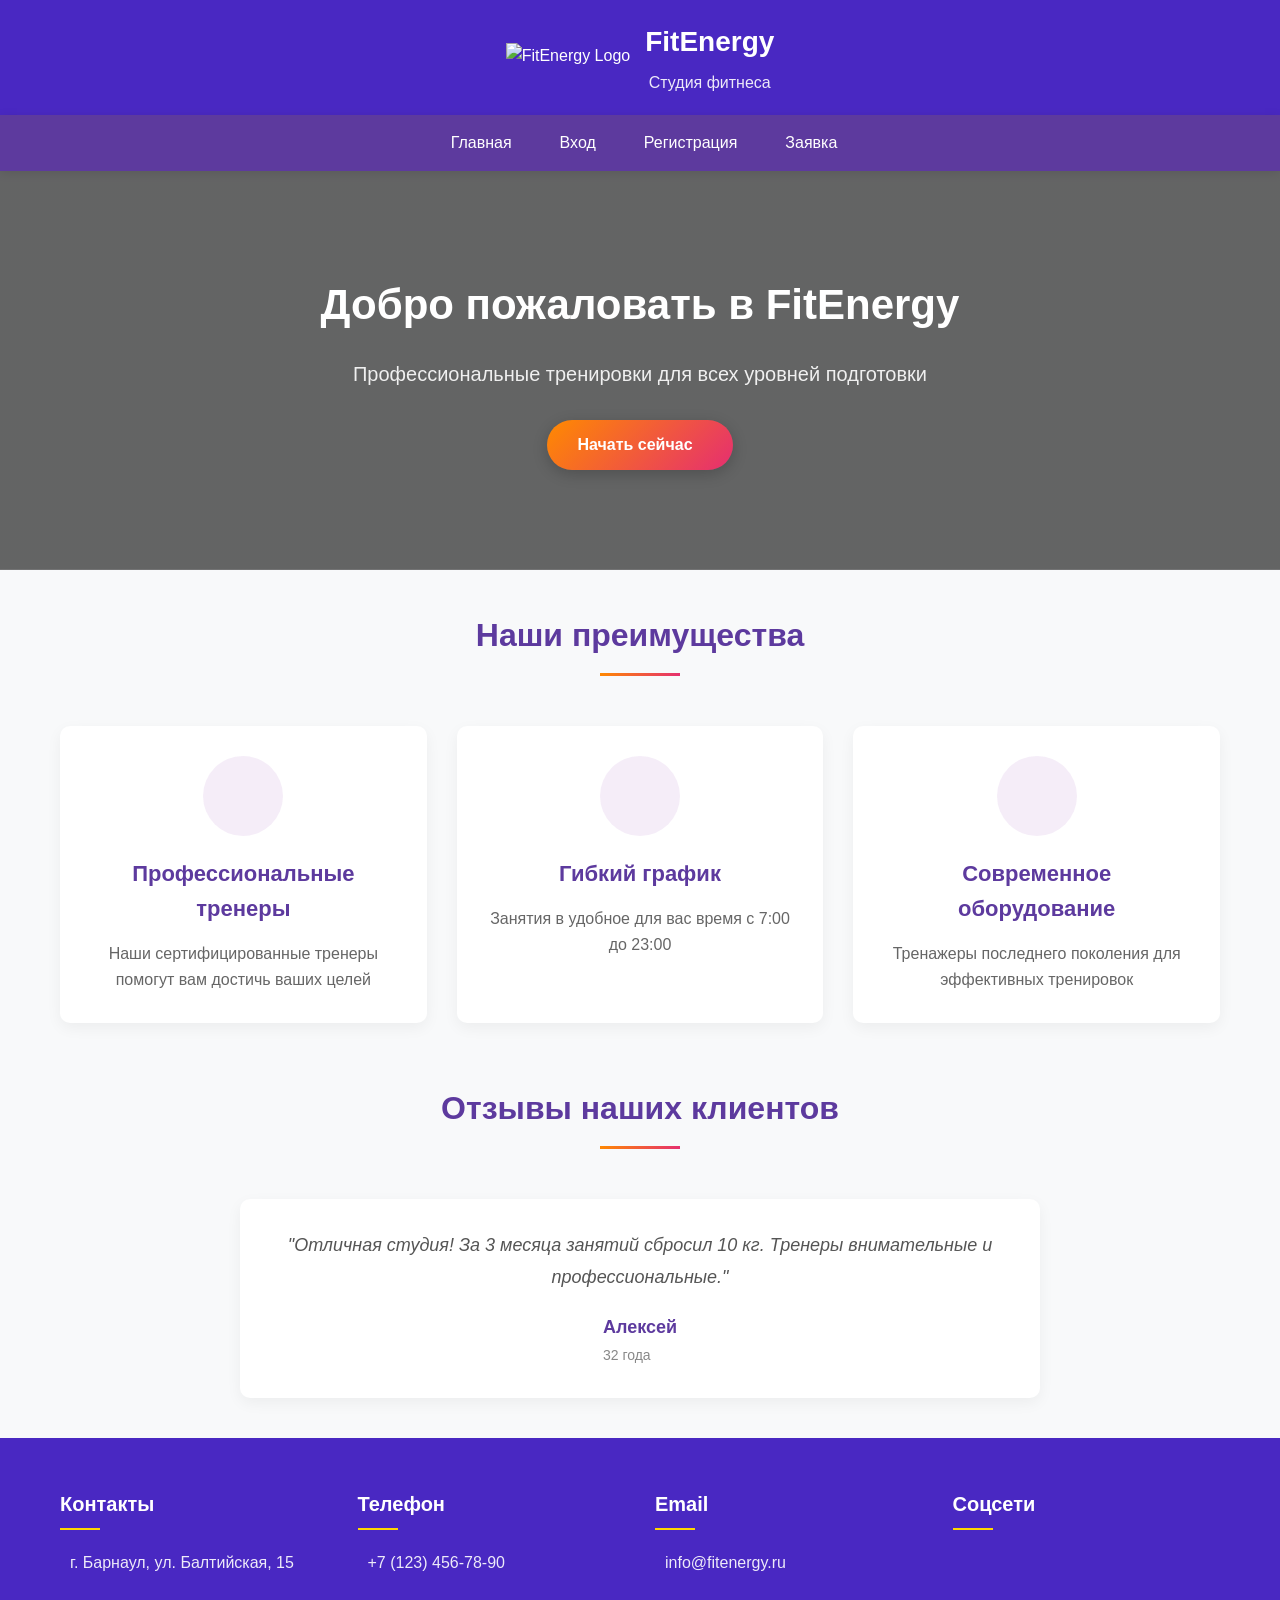
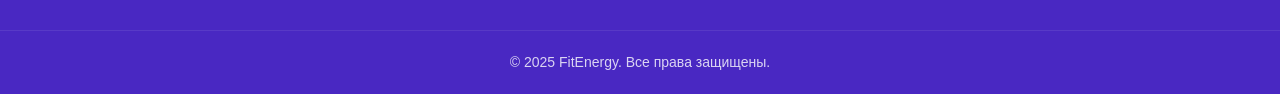
==== index.html @ 5d59cfb3 "Add files via upload" ====
<!DOCTYPE html>
<html lang="ru">
<head>
    <meta charset="UTF-8">
    <meta name="viewport" content="width=device-width, initial-scale=1.0">
    <title>FitEnergy - Фитнес-студия</title>
    <link rel="stylesheet" href="style.css">
    <link rel="stylesheet" href="lOGOFIT.jpg">
</head>
<body>
    <header>
        <div class="logo-container">
            <img src="images/logo.png" alt="FitEnergy Logo" class="logo-img">
            <div class="logo-text">
                <h1>FitEnergy</h1>
                <p>Студия фитнеса</p>
            </div>
        </div>
    </header>
    
    <nav>
        <ul>
            <li><a href="index.html"><i class="fas fa-home"></i> Главная</a></li>
            <li><a href="login.html"><i class="fas fa-sign-in-alt"></i> Вход</a></li>
            <li><a href="register.html"><i class="fas fa-user-plus"></i> Регистрация</a></li>
            <li><a href="request.html"><i class="fas fa-calendar-check"></i> Заявка</a></li>
        </ul>
    </nav>
    
    <div class="hero">
        <div class="hero-content">
            <h2>Добро пожаловать в FitEnergy</h2>
            <p>Профессиональные тренировки для всех уровней подготовки</p>
            <a href="register.html" class="btn">Начать сейчас <i class="fas fa-arrow-right"></i></a>
        </div>
    </div>
    
    <div class="container">
        <h2 class="section-title">Наши преимущества</h2>
        <div class="features">
            <div class="feature">
                <div class="feature-icon">
                    <i class="fas fa-dumbbell"></i>
                </div>
                <h3>Профессиональные тренеры</h3>
                <p>Наши сертифицированные тренеры помогут вам достичь ваших целей</p>
            </div>
            <div class="feature">
                <div class="feature-icon">
                    <i class="far fa-clock"></i>
                </div>
                <h3>Гибкий график</h3>
                <p>Занятия в удобное для вас время с 7:00 до 23:00</p>
            </div>
            <div class="feature">
                <div class="feature-icon">
                    <i class="fas fa-heartbeat"></i>
                </div>
                <h3>Современное оборудование</h3>
                <p>Тренажеры последнего поколения для эффективных тренировок</p>
            </div>
        </div>
        
        <div class="testimonials">
            <h2 class="section-title">Отзывы наших клиентов</h2>
            <div class="testimonial">
                <div class="testimonial-content">
                    <p>"Отличная студия! За 3 месяца занятий сбросил 10 кг. Тренеры внимательные и профессиональные."</p>
                    <div class="testimonial-author">
                        <div class="author-info">
                            <strong>Алексей</strong>
                            <span>32 года</span>
                        </div>
                    </div>
                </div>
            </div>
        </div>
    </div>
    
    <footer>
        <div class="footer-content">
            <div class="footer-section">
                <h3>Контакты</h3>
                <p><i class="fas fa-map-marker-alt"></i> г. Барнаул, ул. Балтийская, 15</p>
            </div>
            <div class="footer-section">
                <h3>Телефон</h3>
                <p><i class="fas fa-phone"></i> +7 (123) 456-78-90</p>
            </div>
            <div class="footer-section">
                <h3>Email</h3>
                <p><i class="fas fa-envelope"></i> info@fitenergy.ru</p>
            </div>
            <div class="footer-section">
                <h3>Соцсети</h3>
                <div class="social-icons">
                    <a href="#"><i class="fab fa-vk"></i></a>
                    <a href="#"><i class="fab fa-instagram"></i></a>
                    <a href="#"><i class="fab fa-telegram"></i></a>
                </div>
            </div>
        </div>
        <div class="copyright">
            <p>&copy; 2025 FitEnergy. Все права защищены.</p>
        </div>
    </footer>
</body>
</html>
---- style.css ----
/* Общие стили */
* {
    margin: 0;
    padding: 0;
    box-sizing: border-box;
    font-family: 'Segoe UI', Tahoma, Geneva, Verdana, sans-serif;
}

body {
    background-color: #f8f9fa;
    color: #333;
    line-height: 1.6;
}

/* Шапка */
header {
    background: rgba(73, 40, 194, 1);
    color: white;
    padding: 20px 0;
    text-align: center;
}

.logo-container {
    display: flex;
    align-items: center;
    justify-content: center;
    gap: 15px;
}

.logo-img {
    height: 30px;
    width: auto;
}

.logo-text h1 {
    font-size: 28px;
    font-weight: 700;
    margin-bottom: 5px;
}

.logo-text p {
    font-size: 16px;
    opacity: 0.9;
}

/* Навигация */
nav {
    background-color: #5d3a9e;
    padding: 15px 0;
    box-shadow: 0 2px 10px rgba(0,0,0,0.1);
}

nav ul {
    display: flex;
    justify-content: center;
    list-style: none;
    flex-wrap: wrap;
}

nav ul li {
    margin: 0 20px;
}

nav ul li a {
    color: white;
    text-decoration: none;
    font-weight: 500;
    font-size: 16px;
    transition: all 0.3s ease;
    display: flex;
    align-items: center;
    gap: 8px;
}

nav ul li a:hover {
    color: #ffd700;
}

nav ul li a i {
    font-size: 18px;
}


.hero {
    background: linear-gradient(rgba(0,0,0,0.6), rgba(0,0,0,0.6)), url('../images/hero-bg.jpg');
    background-size: cover;
    background-position: center;
    color: white;
    text-align: center;
    padding: 100px 20px;
    margin-bottom: 40px;
}

.hero-content {
    max-width: 800px;
    margin: 0 auto;
}

.hero h2 {
    font-size: 42px;
    margin-bottom: 20px;
    font-weight: 700;
}

.hero p {
    font-size: 20px;
    margin-bottom: 30px;
    opacity: 0.9;
}

/* Кнопка */
.btn {
    display: inline-flex;
    align-items: center;
    gap: 10px;
    background: linear-gradient(135deg, #ff8a00 0%, #e52e71 100%);
    color: white;
    padding: 12px 30px;
    border-radius: 50px;
    text-decoration: none;
    font-weight: 600;
    font-size: 16px;
    transition: all 0.3s ease;
    box-shadow: 0 4px 15px rgba(0,0,0,0.2);
}

.btn:hover {
    transform: translateY(-3px);
    box-shadow: 0 6px 20px rgba(0,0,0,0.3);
}

/* Основной контент */
.container {
    max-width: 1200px;
    margin: 0 auto;
    padding: 0 20px 40px;
}

.section-title {
    text-align: center;
    margin-bottom: 50px;
    font-size: 32px;
    color: #5d3a9e;
    position: relative;
    padding-bottom: 15px;
}

.section-title::after {
    content: '';
    position: absolute;
    bottom: 0;
    left: 50%;
    transform: translateX(-50%);
    width: 80px;
    height: 3px;
    background: linear-gradient(135deg, #ff8a00 0%, #e52e71 100%);
}

/* Преимущества */
.features {
    display: flex;
    justify-content: space-between;
    flex-wrap: wrap;
    gap: 30px;
    margin-bottom: 60px;
}

.feature {
    flex: 1;
    min-width: 280px;
    background: white;
    padding: 30px;
    border-radius: 10px;
    box-shadow: 0 5px 15px rgba(0,0,0,0.05);
    text-align: center;
    transition: transform 0.3s ease;
}

.feature:hover {
    transform: translateY(-10px);
}

.feature-icon {
    font-size: 40px;
    color: #9d50bb;
    margin-bottom: 20px;
    background: rgba(157, 80, 187, 0.1);
    width: 80px;
    height: 80px;
    display: flex;
    align-items: center;
    justify-content: center;
    border-radius: 50%;
    margin: 0 auto 20px;
}

.feature h3 {
    font-size: 22px;
    margin-bottom: 15px;
    color: #5d3a9e;
}

.feature p {
    color: #666;
    font-size: 16px;
}

/* Отзывы */
.testimonials {
    margin-top: 60px;
}

.testimonial {
    background: white;
    padding: 30px;
    border-radius: 10px;
    box-shadow: 0 5px 15px rgba(0,0,0,0.05);
    max-width: 800px;
    margin: 0 auto;
}

.testimonial-content {
    text-align: center;
}

.testimonial-content p {
    font-size: 18px;
    font-style: italic;
    color: #555;
    margin-bottom: 20px;
    line-height: 1.8;
}

.testimonial-author {
    display: flex;
    align-items: center;
    justify-content: center;
    gap: 15px;
}

.author-img {
    width: 60px;
    height: 60px;
    border-radius: 50%;
    overflow: hidden;
}

.author-img img {
    width: 100%;
    height: 100%;
    object-fit: cover;
}

.author-info {
    text-align: left;
}

.author-info strong {
    display: block;
    font-size: 18px;
    color: #5d3a9e;
}

.author-info span {
    color: #888;
    font-size: 14px;
}

/* Подвал */
footer {
    background: rgba(73, 40, 194, 1);
    color: white;
    padding: 50px 0 20px;
}

.footer-content {
    display: flex;
    justify-content: space-around;
    flex-wrap: wrap;
    gap: 30px;
    max-width: 1200px;
    margin: 0 auto;
    padding: 0 20px;
}

.footer-section {
    flex: 1;
    min-width: 200px;
}

.footer-section h3 {
    font-size: 20px;
    margin-bottom: 20px;
    position: relative;
    padding-bottom: 10px;
}

.footer-section h3::after {
    content: '';
    position: absolute;
    bottom: 0;
    left: 0;
    width: 40px;
    height: 2px;
    background-color: #ffd700;
}

.footer-section p {
    margin-bottom: 15px;
    display: flex;
    align-items: center;
    gap: 10px;
    opacity: 0.9;
}

.social-icons {
    display: flex;
    gap: 15px;
}

.social-icons a {
    color: white;
    font-size: 20px;
    transition: all 0.3s ease;
}

.social-icons a:hover {
    color: #ffd700;
    transform: translateY(-3px);
}

.copyright {
    text-align: center;
    margin-top: 40px;
    padding-top: 20px;
    border-top: 1px solid rgba(255,255,255,0.1);
    font-size: 14px;
    opacity: 0.8;
}

/* Адаптивность */
@media (max-width: 768px) {
    .logo-container {
        flex-direction: column;
    }
    
    nav ul li {
        margin: 0 10px;
    }
    
    .hero h2 {
        font-size: 32px;
    }
    
    .hero p {
        font-size: 18px;
    }
    
    .feature {
        min-width: 100%;
    }
    
    .footer-section {
        min-width: 100%;
        text-align: center;
    }
    
    .footer-section h3::after {
        left: 50%;
        transform: translateX(-50%);
    }
    
    .social-icons {
        justify-content: center;
    }
}
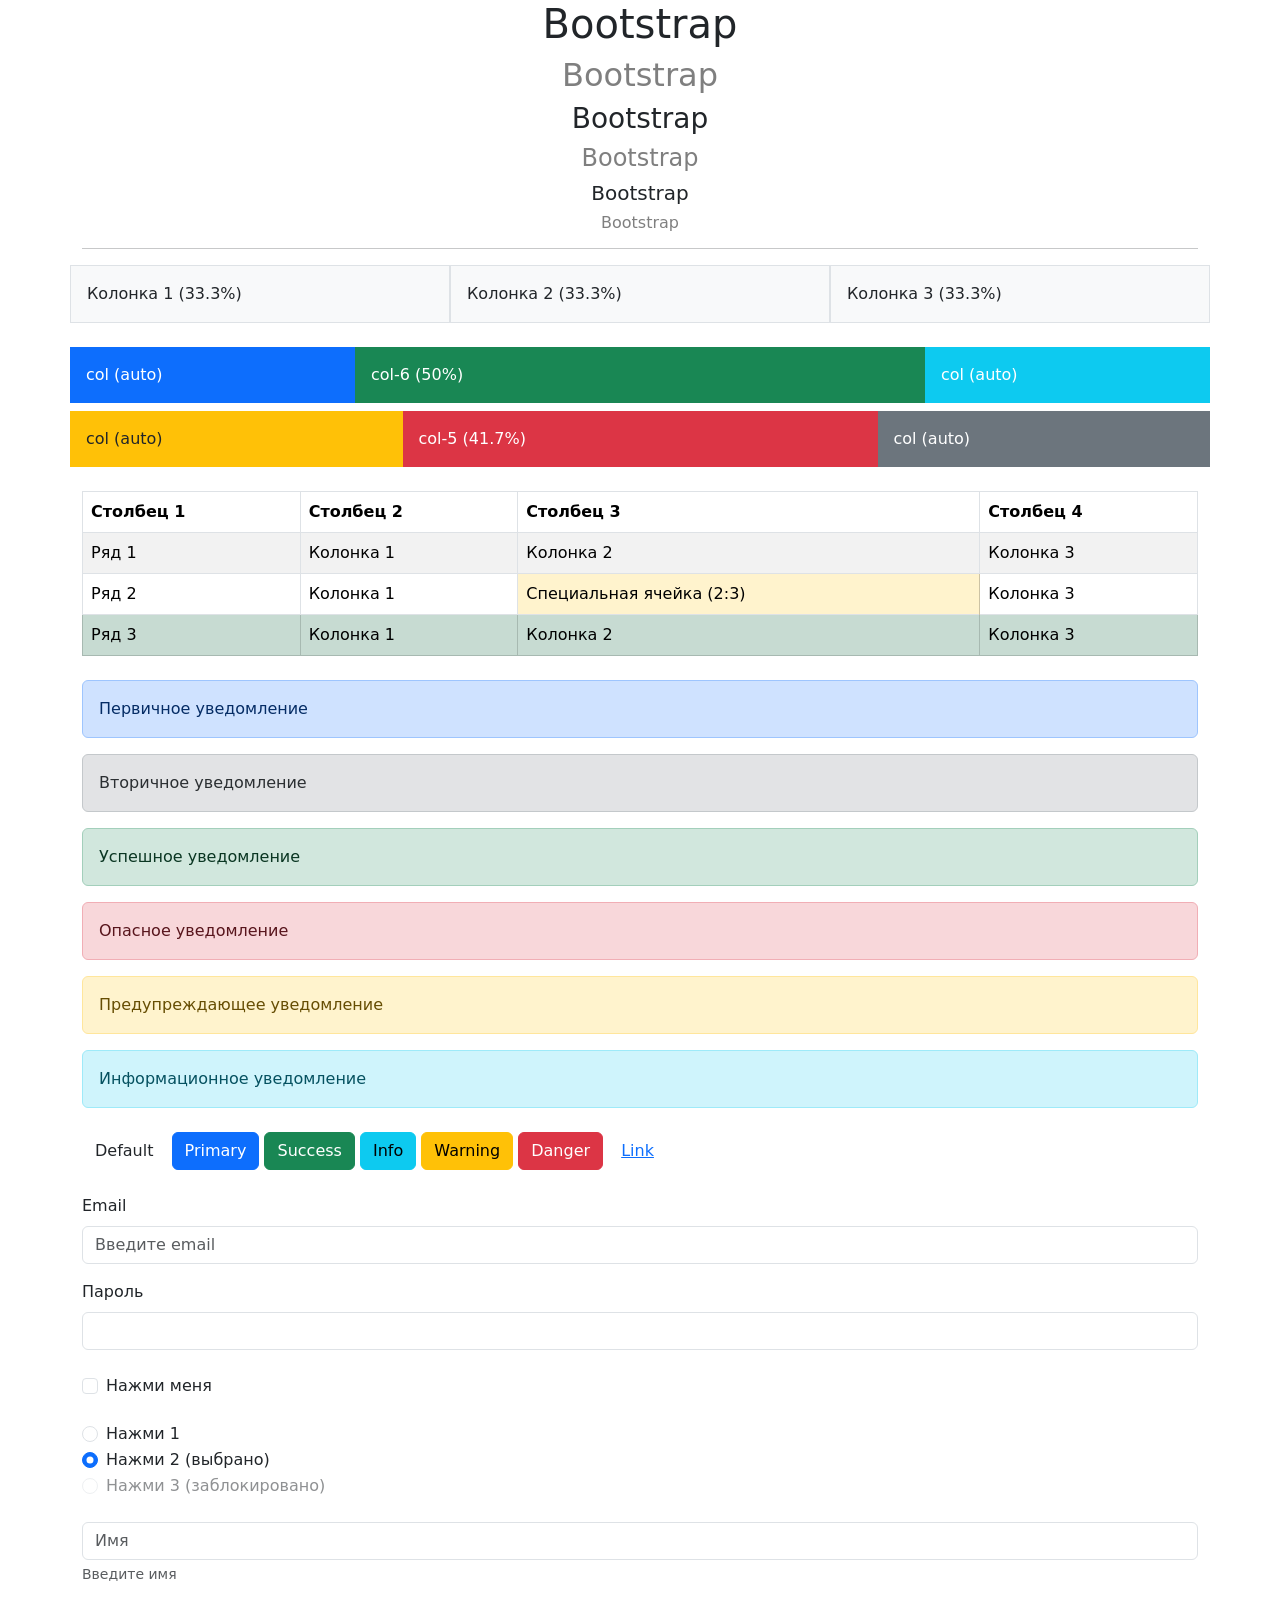
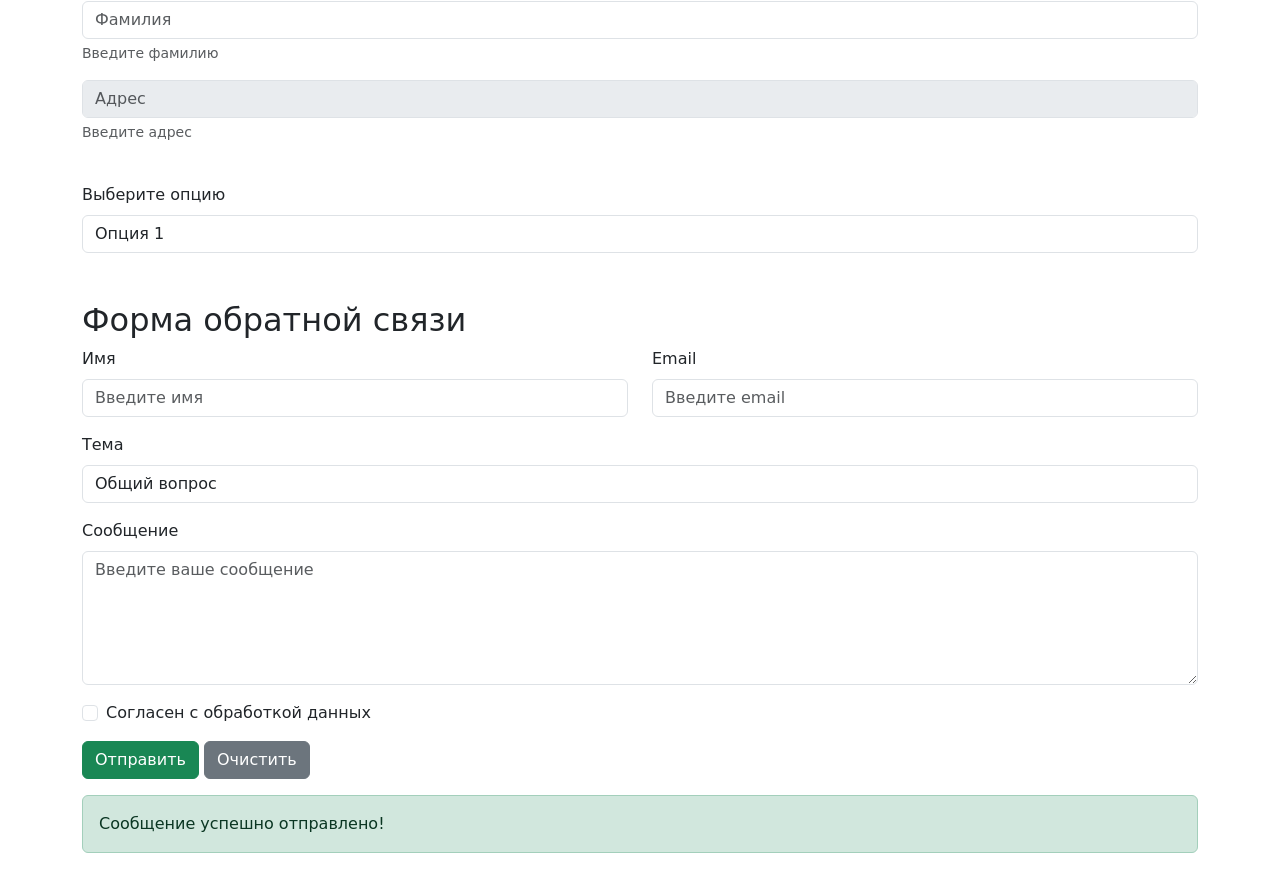
==== commit 592a92ef: "Update index.html" ====
--- a/index.html
+++ b/index.html
@@ -1,108 +1,225 @@
-<!DOCTYPE html>
-<html lang="ru">
+<!doctype html>
+<html class="no-js" lang="ru">
 <head>
-    <meta charset="UTF-8">
-    <meta name="viewport" content="width=device-width, initial-scale=1.0">
-    <title>FitEnergy - Фитнес-студия</title>
-    <link rel="stylesheet" href="style.css">
-    <link rel="stylesheet" href="lOGOFIT.jpg">
+  <meta charset="utf-8">
+  <meta name="viewport" content="width=device-width, initial-scale=1">
+  <title>Лабораторная работа №6 Bootstrap</title>
+  <!-- Bootstrap CSS CDN -->
+  <link href="https://cdn.jsdelivr.net/npm/bootstrap@5.3.3/dist/css/bootstrap.min.css" rel="stylesheet">
 </head>
 <body>
-    <header>
-        <div class="logo-container">
-            <img src="images/logo.png" alt="FitEnergy Logo" class="logo-img">
-            <div class="logo-text">
-                <h1>FitEnergy</h1>
-                <p>Студия фитнеса</p>
-            </div>
+
+<!-- 1. Подключение фреймворка - выполнено через CDN -->
+
+<!-- 2. Работа с текстом -->
+<div class="container">
+  <div class="text-center">
+    <h1>Bootstrap</h1>
+    <h2 class="text-black-50">Bootstrap</h2>
+    <h3>Bootstrap</h3>
+    <h4 class="text-black-50">Bootstrap</h4>
+    <h5>Bootstrap</h5>
+    <h6 class="text-black-50">Bootstrap</h6>
+  </div>
+  <hr>
+</div>
+
+<!-- 3. Работа с сеткой -->
+<!-- 3а) 3 равные части -->
+<div class="container">
+  <div class="row">
+    <div class="col-sm-4 bg-light border p-3">Колонка 1 (33.3%)</div>
+    <div class="col-sm-4 bg-light border p-3">Колонка 2 (33.3%)</div>
+    <div class="col-sm-4 bg-light border p-3">Колонка 3 (33.3%)</div>
+  </div>
+</div>
+
+<!-- 3б) Разные размеры -->
+<div class="container mt-4">
+  <div class="row">
+    <div class="col bg-primary text-white p-3">col (auto)</div>
+    <div class="col-6 bg-success text-white p-3">col-6 (50%)</div>
+    <div class="col bg-info text-white p-3">col (auto)</div>
+  </div>
+  <div class="row mt-2">
+    <div class="col bg-warning p-3">col (auto)</div>
+    <div class="col-5 bg-danger text-white p-3">col-5 (41.7%)</div>
+    <div class="col bg-secondary text-white p-3">col (auto)</div>
+  </div>
+</div>
+
+<!-- 4. Работа с таблицами -->
+<div class="container mt-4">
+  <table class="table table-striped table-hover table-bordered">
+    <thead>
+      <tr>
+        <th>Столбец 1</th>
+        <th>Столбец 2</th>
+        <th>Столбец 3</th>
+        <th>Столбец 4</th>
+      </tr>
+    </thead>
+    <tbody>
+      <tr>
+        <td>Ряд 1</td>
+        <td>Колонка 1</td>
+        <td>Колонка 2</td>
+        <td>Колонка 3</td>
+      </tr>
+      <tr>
+        <td>Ряд 2</td>
+        <td>Колонка 1</td>
+        <td class="table-warning">Специальная ячейка (2:3)</td>
+        <td>Колонка 3</td>
+      </tr>
+      <tr class="table-success">
+        <td>Ряд 3</td>
+        <td>Колонка 1</td>
+        <td>Колонка 2</td>
+        <td>Колонка 3</td>
+      </tr>
+    </tbody>
+  </table>
+</div>
+
+<!-- 5. Работа с уведомлениями -->
+<div class="container mt-4">
+  <div class="alert alert-primary" role="alert">Первичное уведомление</div>
+  <div class="alert alert-secondary" role="alert">Вторичное уведомление</div>
+  <div class="alert alert-success" role="alert">Успешное уведомление</div>
+  <div class="alert alert-danger" role="alert">Опасное уведомление</div>
+  <div class="alert alert-warning" role="alert">Предупреждающее уведомление</div>
+  <div class="alert alert-info" role="alert">Информационное уведомление</div>
+</div>
+
+<!-- 6. Работа с кнопками -->
+<div class="container mt-4">
+  <button type="button" class="btn btn-default">Default</button>
+  <button type="button" class="btn btn-primary">Primary</button>
+  <button type="button" class="btn btn-success">Success</button>
+  <button type="button" class="btn btn-info">Info</button>
+  <button type="button" class="btn btn-warning">Warning</button>
+  <button type="button" class="btn btn-danger">Danger</button>
+  <button type="button" class="btn btn-link">Link</button>
+</div>
+
+<!-- 7. Работа с формами -->
+<!-- 7а) Email и пароль -->
+<div class="container mt-4">
+  <form>
+    <div class="mb-3">
+      <label for="email" class="form-label">Email</label>
+      <input type="email" class="form-control" id="email" placeholder="Введите email">
+    </div>
+    <div class="mb-3">
+      <label for="password" class="form-label">Пароль</label>
+      <input type="password" class="form-control" id="password">
+    </div>
+  </form>
+</div>
+
+<!-- 7б) Checkbox -->
+<div class="container mt-4">
+  <form>
+    <div class="form-check">
+      <input class="form-check-input" type="checkbox" id="checkbox">
+      <label class="form-check-label" for="checkbox">Нажми меня</label>
+    </div>
+  </form>
+</div>
+
+<!-- 7в) Radio buttons -->
+<div class="container mt-4">
+  <form>
+    <div class="form-check">
+      <input class="form-check-input" type="radio" name="radioGroup" id="radio1" value="option1">
+      <label class="form-check-label" for="radio1">Нажми 1</label>
+    </div>
+    <div class="form-check">
+      <input class="form-check-input" type="radio" name="radioGroup" id="radio2" value="option2" checked>
+      <label class="form-check-label" for="radio2">Нажми 2 (выбрано)</label>
+    </div>
+    <div class="form-check">
+      <input class="form-check-input" type="radio" name="radioGroup" id="radio3" value="option3" disabled>
+      <label class="form-check-label" for="radio3">Нажми 3 (заблокировано)</label>
+    </div>
+  </form>
+</div>
+
+<!-- 7г) Поля с лейблами -->
+<div class="container mt-4">
+  <form>
+    <div class="row">
+      <div class="col">
+        <div class="mb-3">
+          <input type="text" class="form-control" placeholder="Имя">
+          <div class="form-text">Введите имя</div>
         </div>
-    </header>
-    
-    <nav>
-        <ul>
-            <li><a href="index.html"><i class="fas fa-home"></i> Главная</a></li>
-            <li><a href="login.html"><i class="fas fa-sign-in-alt"></i> Вход</a></li>
-            <li><a href="register.html"><i class="fas fa-user-plus"></i> Регистрация</a></li>
-            <li><a href="request.html"><i class="fas fa-calendar-check"></i> Заявка</a></li>
-        </ul>
-    </nav>
-    
-    <div class="hero">
-        <div class="hero-content">
-            <h2>Добро пожаловать в FitEnergy</h2>
-            <p>Профессиональные тренировки для всех уровней подготовки</p>
-            <a href="register.html" class="btn">Начать сейчас <i class="fas fa-arrow-right"></i></a>
+        <div class="mb-3">
+          <input type="text" class="form-control" placeholder="Фамилия">
+          <div class="form-text">Введите фамилию</div>
         </div>
-    </div>
-    
-    <div class="container">
-        <h2 class="section-title">Наши преимущества</h2>
-        <div class="features">
-            <div class="feature">
-                <div class="feature-icon">
-                    <i class="fas fa-dumbbell"></i>
-                </div>
-                <h3>Профессиональные тренеры</h3>
-                <p>Наши сертифицированные тренеры помогут вам достичь ваших целей</p>
-            </div>
-            <div class="feature">
-                <div class="feature-icon">
-                    <i class="far fa-clock"></i>
-                </div>
-                <h3>Гибкий график</h3>
-                <p>Занятия в удобное для вас время с 7:00 до 23:00</p>
-            </div>
-            <div class="feature">
-                <div class="feature-icon">
-                    <i class="fas fa-heartbeat"></i>
-                </div>
-                <h3>Современное оборудование</h3>
-                <p>Тренажеры последнего поколения для эффективных тренировок</p>
-            </div>
+        <div class="mb-3">
+          <input type="text" class="form-control" placeholder="Адрес" disabled>
+          <div class="form-text">Введите адрес</div>
         </div>
-        
-        <div class="testimonials">
-            <h2 class="section-title">Отзывы наших клиентов</h2>
-            <div class="testimonial">
-                <div class="testimonial-content">
-                    <p>"Отличная студия! За 3 месяца занятий сбросил 10 кг. Тренеры внимательные и профессиональные."</p>
-                    <div class="testimonial-author">
-                        <div class="author-info">
-                            <strong>Алексей</strong>
-                            <span>32 года</span>
-                        </div>
-                    </div>
-                </div>
-            </div>
-        </div>
-    </div>
-    
-    <footer>
-        <div class="footer-content">
-            <div class="footer-section">
-                <h3>Контакты</h3>
-                <p><i class="fas fa-map-marker-alt"></i> г. Барнаул, ул. Балтийская, 15</p>
-            </div>
-            <div class="footer-section">
-                <h3>Телефон</h3>
-                <p><i class="fas fa-phone"></i> +7 (123) 456-78-90</p>
-            </div>
-            <div class="footer-section">
-                <h3>Email</h3>
-                <p><i class="fas fa-envelope"></i> info@fitenergy.ru</p>
-            </div>
-            <div class="footer-section">
-                <h3>Соцсети</h3>
-                <div class="social-icons">
-                    <a href="#"><i class="fab fa-vk"></i></a>
-                    <a href="#"><i class="fab fa-instagram"></i></a>
-                    <a href="#"><i class="fab fa-telegram"></i></a>
-                </div>
-            </div>
-        </div>
-        <div class="copyright">
-            <p>&copy; 2025 FitEnergy. Все права защищены.</p>
-        </div>
-    </footer>
+      </div>
+    </div>
+  </form>
+</div>
+
+<!-- 7д) Выпадающий список -->
+<div class="container mt-4">
+  <form>
+    <div class="mb-3">
+      <label for="select" class="form-label">Выберите опцию</label>
+      <select class="form-control" id="select">
+        <option>Опция 1</option>
+        <option>Опция 2</option>
+        <option>Опция 3</option>
+      </select>
+    </div>
+  </form>
+</div>
+
+<!-- Самостоятельное задание: Форма обратной связи -->
+<div class="container mt-5">
+  <h2>Форма обратной связи</h2>
+  <form>
+    <div class="row">
+      <div class="col-md-6 mb-3">
+        <label for="name" class="form-label">Имя</label>
+        <input type="text" class="form-control" id="name" placeholder="Введите имя">
+      </div>
+      <div class="col-md-6 mb-3">
+        <label for="emailFeedback" class="form-label">Email</label>
+        <input type="email" class="form-control" id="emailFeedback" placeholder="Введите email">
+      </div>
+    </div>
+    <div class="mb-3">
+      <label for="subject" class="form-label">Тема</label>
+      <select class="form-control" id="subject">
+        <option>Общий вопрос</option>
+        <option>Техническая поддержка</option>
+        <option>Предложение</option>
+        <option>Жалоба</option>
+      </select>
+    </div>
+    <div class="mb-3">
+      <label for="message" class="form-label">Сообщение</label>
+      <textarea class="form-control" id="message" rows="5" placeholder="Введите ваше сообщение"></textarea>
+    </div>
+    <div class="form-check mb-3">
+      <input class="form-check-input" type="checkbox" id="agree">
+      <label class="form-check-label" for="agree">Согласен с обработкой данных</label>
+    </div>
+    <button type="submit" class="btn btn-success">Отправить</button>
+    <button type="reset" class="btn btn-secondary">Очистить</button>
+  </form>
+  <div class="alert alert-success mt-3" role="alert">Сообщение успешно отправлено!</div>
+</div>
+
+<!-- Bootstrap JS CDN -->
+<script src="https://cdn.jsdelivr.net/npm/bootstrap@5.3.3/dist/js/bootstrap.bundle.min.js"></script>
 </body>
-</html>+</html>
